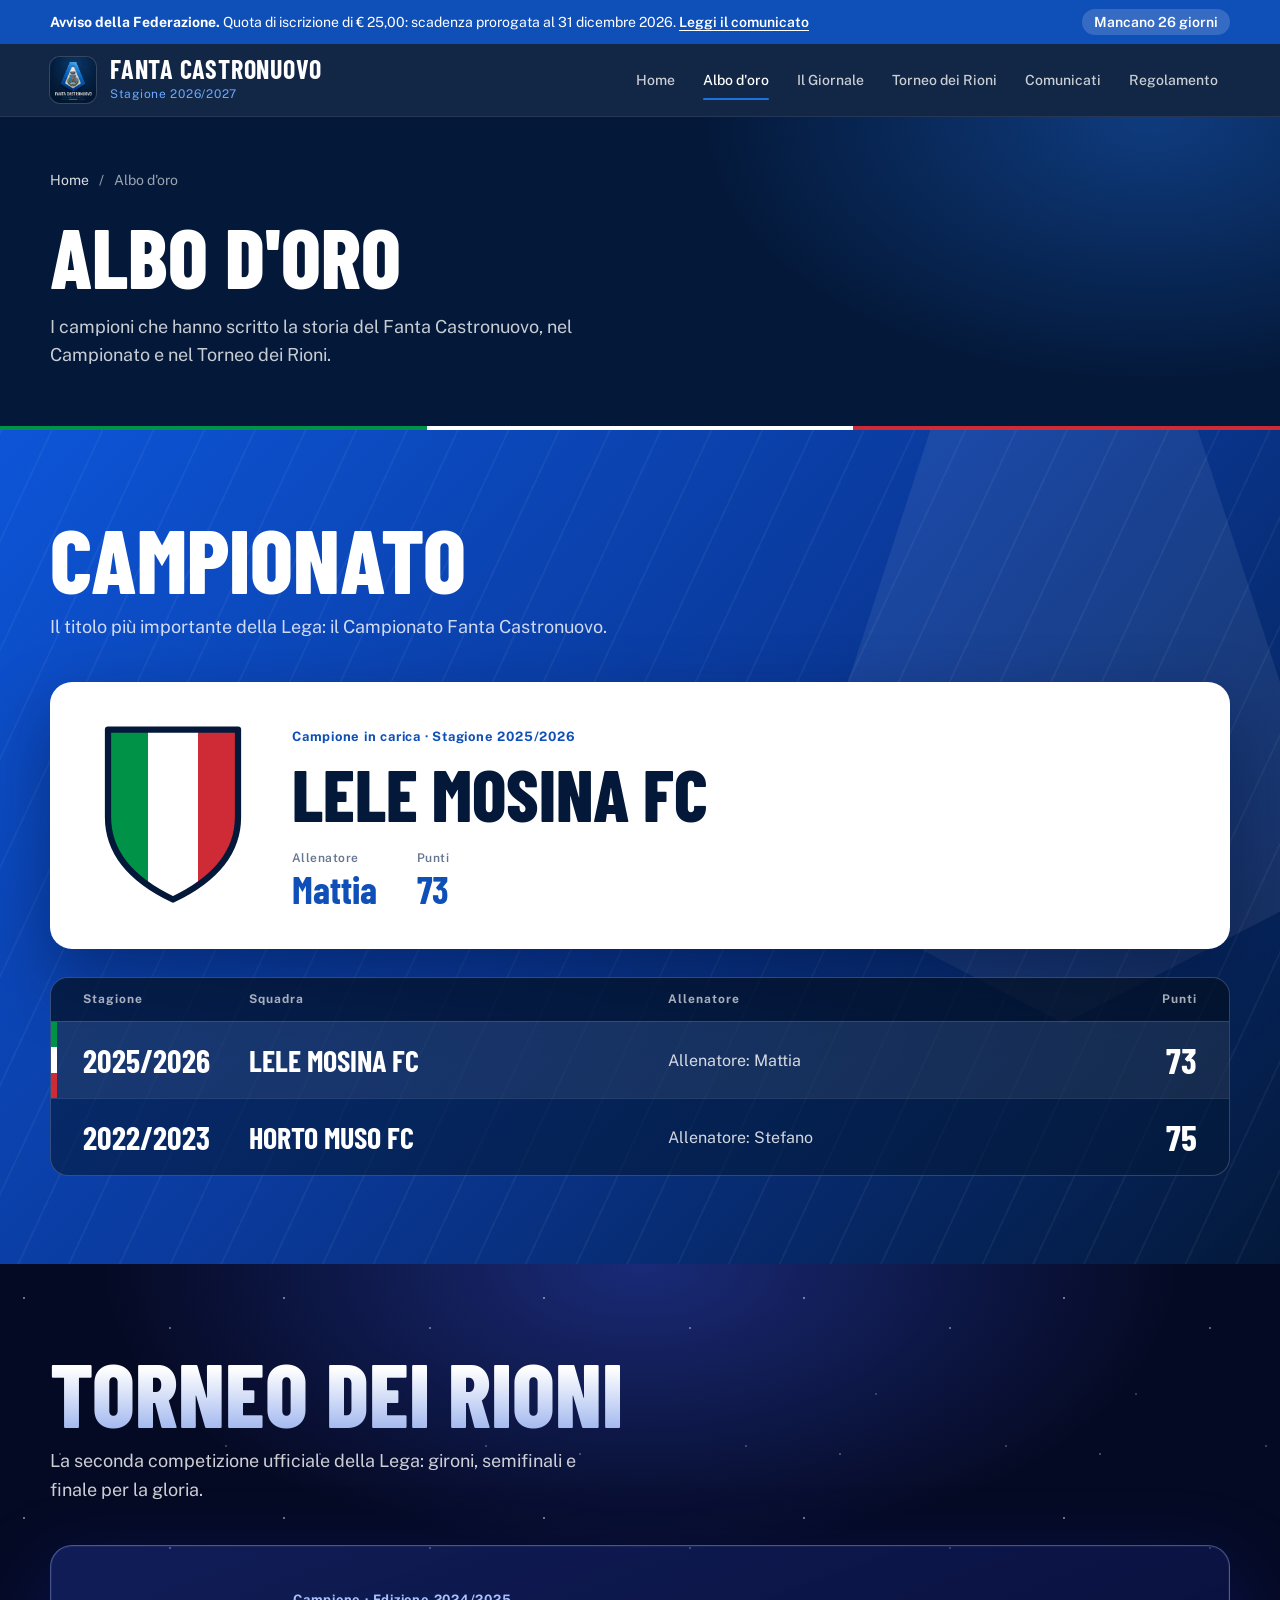
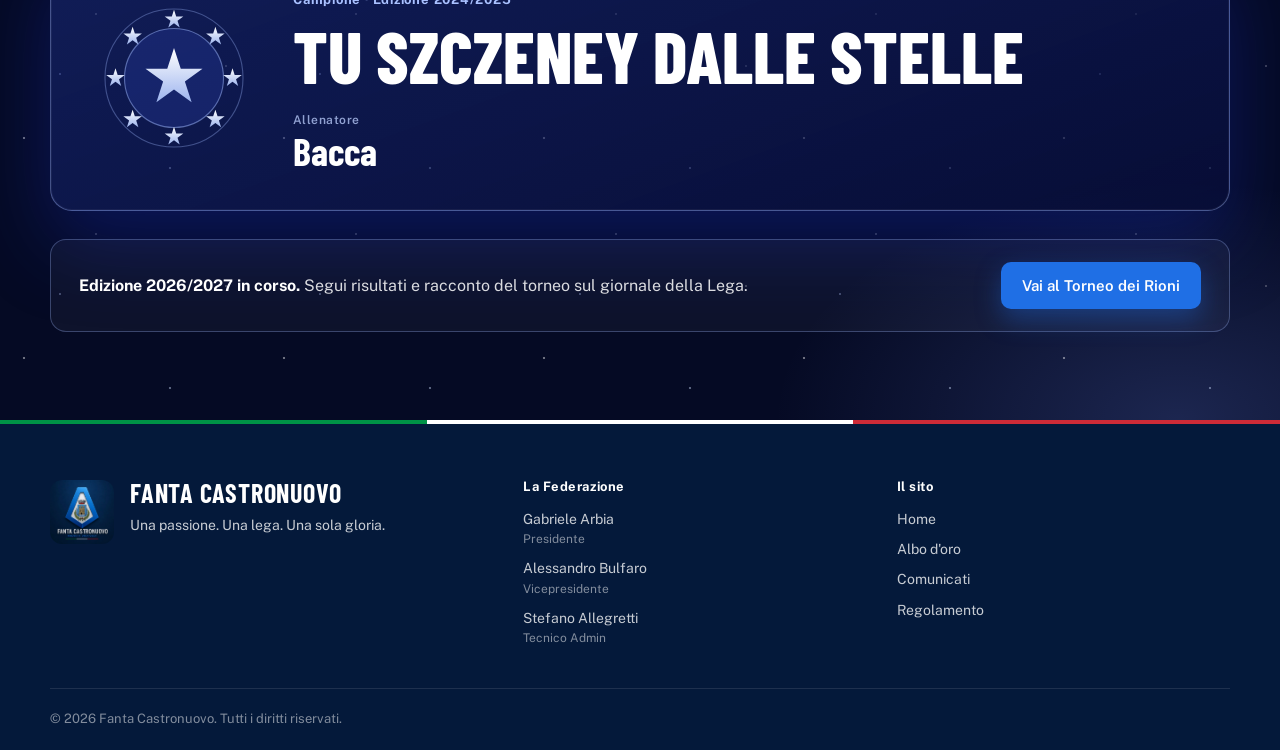
==== albo-oro.html @ b41b2f2f "Add files via upload" ====
<!DOCTYPE html>
<html lang="it">
<head>
<meta charset="UTF-8">
<meta name="viewport" content="width=device-width, initial-scale=1.0">
<meta name="description" content="Albo d'oro della Lega Fanta Castronuovo: i campioni del Campionato e del Torneo dei Rioni.">
<meta name="theme-color" content="#04193a">
<title>Albo d'oro | Fanta Castronuovo</title>
<link rel="preconnect" href="https://fonts.googleapis.com">
<link rel="preconnect" href="https://fonts.gstatic.com" crossorigin>
<link rel="stylesheet" href="assets/css/style.css">
<link rel="icon" type="image/png" href="assets/img/logo.png">
</head><body>
<a class="skip-link" href="#contenuto">Vai al contenuto</a>

<div class="notice">
  <div class="container">
    <p><strong>Avviso della Federazione.</strong> <span data-deadline-text>Quota di iscrizione di € 25,00: scadenza prorogata al 31 dicembre 2026.</span> <a href="comunicati.html#comunicato-4">Leggi il comunicato</a></p>
    <span class="notice-count" data-deadline-count>Scadenza 31 dicembre 2026</span>
  </div>
</div>

<header class="site-header">
  <div class="container header-content">
    <a href="index.html" class="brand">
      <img src="assets/img/logo.png" alt="Logo Fanta Castronuovo">
      <div><strong>Fanta Castronuovo</strong><span>Stagione 2026/2027</span></div>
    </a>
    <button class="menu-toggle" aria-label="Apri il menu" aria-expanded="false"><span></span><span></span><span></span></button>
    <nav class="main-nav" aria-label="Navigazione principale">
      <a href="index.html">Home</a>
      <a href="albo-oro.html" class="active">Albo d'oro</a>
      <a href="index.html#ultimo-giornale">Il Giornale</a>
      <a href="index.html#torneo-dei-rioni">Torneo dei Rioni</a>
      <a href="comunicati.html">Comunicati</a>
      <a href="regolamento.html">Regolamento</a>
    </nav>
  </div>
</header>

<main id="contenuto">
<section class="page-hero">
  <div class="container">
    <div class="breadcrumb"><a href="index.html">Home</a><span>/</span><span>Albo d'oro</span></div>
    <h1>Albo d'oro</h1>
    <p>I campioni che hanno scritto la storia del Fanta Castronuovo, nel Campionato e nel Torneo dei Rioni.</p>
  </div>
  <div class="tricolore"></div>
</section>

<section class="albo-block sa" id="campionato">
  <div class="container">
    <div class="albo-head">
      <h2>Campionato</h2>
      <p>Il titolo più importante della Lega: il Campionato Fanta Castronuovo.</p>
    </div>
    <article class="albo-feature">
      <div class="albo-emblem"><svg viewBox="0 0 120 150" role="img" aria-label="Scudetto"><defs><clipPath id="scc"><path d="M8 6h104v70c0 36-31 56-52 66C39 132 8 112 8 76Z"/></clipPath></defs><g clip-path="url(#scc)"><rect x="0" y="0" width="42" height="150" fill="#009246"/><rect x="40" y="0" width="42" height="150" fill="#ffffff"/><rect x="80" y="0" width="42" height="150" fill="#ce2b37"/></g><path d="M8 6h104v70c0 36-31 56-52 66C39 132 8 112 8 76Z" fill="none" stroke="#04193a" stroke-width="5" stroke-linejoin="round"/></svg></div>
      <div>
        <span class="albo-label">Campione in carica · Stagione 2025/2026</span>
        <h3 class="albo-team">Lele Mosina FC</h3>
        <dl class="albo-meta"><div><dt>Allenatore</dt><dd>Mattia</dd></div><div><dt>Punti</dt><dd>73</dd></div></dl>
      </div>
    </article>
    <div class="sa-table" role="table" aria-label="Albo d'oro del Campionato">
      <div class="sa-row head" role="row"><span>Stagione</span><span>Squadra</span><span>Allenatore</span><span style="text-align:right">Punti</span></div>
      <div class="sa-row champion" role="row"><span class="sa-season">2025/2026</span><span class="sa-team">Lele Mosina FC</span><span class="sa-coach">Allenatore: Mattia</span><span class="sa-pts">73</span></div>
      <div class="sa-row" role="row"><span class="sa-season">2022/2023</span><span class="sa-team">Horto Muso FC</span><span class="sa-coach">Allenatore: Stefano</span><span class="sa-pts">75</span></div>
    </div>
  </div>
</section>

<section class="albo-block cl" id="torneo">
  <div class="container">
    <div class="albo-head">
      <h2>Torneo dei Rioni</h2>
      <p>La seconda competizione ufficiale della Lega: gironi, semifinali e finale per la gloria.</p>
    </div>
    <article class="albo-feature">
      <div class="albo-emblem"><svg viewBox="0 0 200 200" role="img" aria-label="Stelle del Torneo dei Rioni"><defs><linearGradient id="clg" x1="0" y1="0" x2="0" y2="1"><stop offset="0" stop-color="#ffffff"/><stop offset="1" stop-color="#9db4ee"/></linearGradient></defs><circle cx="100" cy="100" r="92" fill="none" stroke="rgba(160,185,255,.35)" stroke-width="1.5"/><circle cx="100" cy="100" r="66" fill="rgba(60,90,230,.18)" stroke="rgba(160,185,255,.5)" stroke-width="1.5"/><polygon points="100.0,9.0 102.9,18.0 112.4,18.0 104.7,23.5 107.6,32.5 100.0,27.0 92.4,32.5 95.3,23.5 87.6,18.0 97.1,18.0" fill="url(#clg)"/><polygon points="155.2,31.8 158.1,40.8 167.5,40.8 159.9,46.4 162.8,55.4 155.2,49.8 147.5,55.4 150.4,46.4 142.8,40.8 152.2,40.8" fill="url(#clg)"/><polygon points="178.0,87.0 180.9,96.0 190.4,96.0 182.7,101.5 185.6,110.5 178.0,105.0 170.4,110.5 173.3,101.5 165.6,96.0 175.1,96.0" fill="url(#clg)"/><polygon points="155.2,142.2 158.1,151.1 167.5,151.1 159.9,156.7 162.8,165.7 155.2,160.1 147.5,165.7 150.4,156.7 142.8,151.1 152.2,151.1" fill="url(#clg)"/><polygon points="100.0,165.0 102.9,174.0 112.4,174.0 104.7,179.5 107.6,188.5 100.0,183.0 92.4,188.5 95.3,179.5 87.6,174.0 97.1,174.0" fill="url(#clg)"/><polygon points="44.8,142.2 47.8,151.1 57.2,151.1 49.6,156.7 52.5,165.7 44.8,160.1 37.2,165.7 40.1,156.7 32.5,151.1 41.9,151.1" fill="url(#clg)"/><polygon points="22.0,87.0 24.9,96.0 34.4,96.0 26.7,101.5 29.6,110.5 22.0,105.0 14.4,110.5 17.3,101.5 9.6,96.0 19.1,96.0" fill="url(#clg)"/><polygon points="44.8,31.8 47.8,40.8 57.2,40.8 49.6,46.4 52.5,55.4 44.8,49.8 37.2,55.4 40.1,46.4 32.5,40.8 41.9,40.8" fill="url(#clg)"/><polygon points="100.0,60.0 109.0,87.6 138.0,87.6 114.5,104.7 123.5,132.4 100.0,115.3 76.5,132.4 85.5,104.7 62.0,87.6 91.0,87.6" fill="url(#clg)"/></svg></div>
      <div>
        <span class="albo-label">Campione · Edizione 2024/2025</span>
        <h3 class="albo-team">Tu Szczeney Dalle Stelle</h3>
        <dl class="albo-meta"><div><dt>Allenatore</dt><dd>Bacca</dd></div></dl>
      </div>
    </article>
    <div class="cl-note">
      <p><strong>Edizione 2026/2027 in corso.</strong> Segui risultati e racconto del torneo sul giornale della Lega.</p>
      <a href="index.html#torneo-dei-rioni" class="btn btn-primary">Vai al Torneo dei Rioni</a>
    </div>
  </div>
</section>
</main>

<footer class="site-footer">
  <div class="tricolore"></div>
  <div class="container footer-grid">
    <div class="footer-brand">
      <img src="assets/img/logo.png" alt="Fanta Castronuovo">
      <div><strong>Fanta Castronuovo</strong><p>Una passione. Una lega. Una sola gloria.</p></div>
    </div>
    <div>
      <h4>La Federazione</h4>
      <ul>
        <li>Gabriele Arbia<span>Presidente</span></li>
        <li>Alessandro Bulfaro<span>Vicepresidente</span></li>
        <li>Stefano Allegretti<span>Tecnico Admin</span></li>
      </ul>
    </div>
    <div>
      <h4>Il sito</h4>
      <ul>
        <li><a href="index.html">Home</a></li>
        <li><a href="albo-oro.html">Albo d'oro</a></li>
        <li><a href="comunicati.html">Comunicati</a></li>
        <li><a href="regolamento.html">Regolamento</a></li>
      </ul>
    </div>
  </div>
  <div class="container footer-bottom">© <span data-year>2026</span> Fanta Castronuovo. Tutti i diritti riservati.</div>
</footer>
<script src="assets/js/script.js"></script>
</body>
</html>
---- assets/css/style.css ----
/* ==========================================================
   FANTA CASTRONUOVO 2026/2027 — Stile istituzionale
   Palette derivata dal logo: navy profondo, blu reale, tricolore
   ========================================================== */
@import url('https://fonts.googleapis.com/css2?family=Barlow+Condensed:wght@500;600;700;800&family=Public+Sans:wght@400;500;600;700&display=swap');

:root{
  --ink:#04193a;
  --ink-2:#0a2a5c;
  --royal:#1f6fe5;
  --royal-d:#0f4fb8;
  --sky:#6aa8ff;
  --paper:#f3f6fb;
  --tint:#e8eef8;
  --text:#0e1b33;
  --text-2:#3a4863;
  --muted:#667590;
  --line:#d8e1ef;
  --gold:#c9a24a;
  --gold-l:#ecd28a;
  --it-green:#009246;
  --it-red:#ce2b37;
  --display:'Barlow Condensed','Arial Narrow',Impact,sans-serif;
  --body:'Public Sans','Segoe UI',Arial,sans-serif;
  --shadow:0 18px 50px rgba(4,25,58,.14);
  --header-h:72px;
}
*,*::before,*::after{box-sizing:border-box}
html{scroll-behavior:smooth;scroll-padding-top:calc(var(--header-h) + 24px)}
body{margin:0;font-family:var(--body);font-size:16px;line-height:1.6;color:var(--text);background:var(--paper);-webkit-font-smoothing:antialiased}
img{max-width:100%;display:block}
a{color:var(--royal-d);text-decoration:none}
a:hover{text-decoration:underline}
h1,h2,h3,h4{font-family:var(--display);font-weight:700;line-height:1.02;margin:0;color:var(--ink)}
p{margin:0 0 1em}
:focus-visible{outline:3px solid var(--sky);outline-offset:3px;border-radius:4px}
.container{width:min(1180px,calc(100% - 48px));margin-inline:auto}
.skip-link{position:absolute;left:-999px;top:8px;background:#fff;color:var(--ink);padding:10px 16px;border-radius:8px;z-index:200000}
.skip-link:focus{left:12px}
.tricolore{height:4px;background:linear-gradient(90deg,var(--it-green) 0 33.33%,#fff 33.33% 66.66%,var(--it-red) 66.66%)}

.notice{background:var(--royal-d);color:#fff;font-size:14px}
.notice .container{display:flex;gap:16px;align-items:center;justify-content:space-between;padding:9px 0;flex-wrap:wrap}
.notice p{margin:0}
.notice a{color:#fff;font-weight:600;text-decoration:underline;text-underline-offset:3px}
.notice-count{background:rgba(255,255,255,.16);border-radius:99px;padding:2px 12px;font-weight:600;white-space:nowrap}

.site-header{position:sticky;top:0;z-index:1000;background:rgba(4,25,58,.94);backdrop-filter:blur(14px);-webkit-backdrop-filter:blur(14px);border-bottom:1px solid rgba(255,255,255,.08);transition:box-shadow .3s}
.site-header.scrolled{box-shadow:0 10px 30px rgba(0,0,0,.35)}
.header-content{display:flex;align-items:center;justify-content:space-between;height:var(--header-h);gap:24px}
.brand{display:flex;align-items:center;gap:14px;color:#fff;text-decoration:none!important}
.brand img{width:46px;height:46px;border-radius:10px;object-fit:cover;box-shadow:0 0 0 1px rgba(255,255,255,.15)}
.brand strong{display:block;font-family:var(--display);font-size:26px;font-weight:700;letter-spacing:.03em;line-height:1;text-transform:uppercase}
.brand span{display:block;font-size:12px;color:var(--sky);letter-spacing:.06em;margin-top:3px}
.main-nav{display:flex;align-items:center;gap:4px}
.main-nav a{color:rgba(255,255,255,.78);font-size:14px;font-weight:500;padding:8px 12px;border-radius:8px;position:relative;white-space:nowrap}
.main-nav a:hover{color:#fff;background:rgba(255,255,255,.08);text-decoration:none}
.main-nav a.active{color:#fff}
.main-nav a.active::after{content:"";position:absolute;left:12px;right:12px;bottom:0;height:2px;background:var(--royal);border-radius:2px}
.menu-toggle{display:none;width:46px;height:46px;border:1px solid rgba(255,255,255,.2);border-radius:10px;background:transparent;cursor:pointer;padding:0;position:relative}
.menu-toggle span{position:absolute;left:12px;right:12px;height:2px;background:#fff;border-radius:2px;transition:.25s}
.menu-toggle span:nth-child(1){top:15px}.menu-toggle span:nth-child(2){top:22px}.menu-toggle span:nth-child(3){top:29px}
.menu-toggle.active span:nth-child(1){top:22px;transform:rotate(45deg)}
.menu-toggle.active span:nth-child(2){opacity:0}
.menu-toggle.active span:nth-child(3){top:22px;transform:rotate(-45deg)}

.btn{display:inline-flex;align-items:center;justify-content:center;gap:8px;font:600 15px/1 var(--body);padding:15px 20px;border-radius:10px;border:1px solid transparent;cursor:pointer;transition:transform .2s,background .2s;text-decoration:none!important}
.btn:hover{transform:translateY(-2px)}
.btn-primary{background:var(--royal);color:#fff;box-shadow:0 10px 26px rgba(31,111,229,.38)}
.btn-primary:hover{background:#3380f2}
.btn-ghost{background:rgba(255,255,255,.07);color:#fff;border-color:rgba(255,255,255,.28)}
.btn-ghost:hover{background:rgba(255,255,255,.14)}
.btn-dark{background:var(--ink);color:#fff}
.btn-dark:hover{background:var(--ink-2)}
.btn-white{background:#fff;color:var(--ink)}

.hero{position:relative;background:var(--ink);color:#fff;overflow:hidden;isolation:isolate}
.hero::before{content:"";position:absolute;inset:0;z-index:-1;background:radial-gradient(60% 80% at 78% 45%,rgba(31,111,229,.38),transparent 70%),radial-gradient(40% 50% at 8% 100%,rgba(15,79,184,.35),transparent 70%)}
.hero-grid{display:grid;grid-template-columns:minmax(0,1.05fr) minmax(0,.95fr);align-items:center;gap:32px;padding:64px 0 88px}
.hero h1{color:#fff;font-size:clamp(40px,7vw,104px);font-weight:800;line-height:.9;text-transform:uppercase}
.hero-season{font-family:var(--display);font-size:clamp(24px,3vw,36px);font-weight:600;color:var(--sky);margin:22px 0 0;letter-spacing:.06em}
.hero-lead{max-width:46ch;font-size:18px;color:rgba(255,255,255,.8);margin:20px 0 34px}
.hero-actions{display:flex;flex-wrap:wrap;gap:12px}
.hero-crest{display:flex;justify-content:center}
.hero-crest img{width:min(520px,100%);aspect-ratio:1179/1152;object-fit:cover;-webkit-mask-image:radial-gradient(closest-side,#000 64%,transparent 100%);mask-image:radial-gradient(closest-side,#000 64%,transparent 100%)}
.hero .tricolore,.page-hero .tricolore{position:absolute;left:0;right:0;bottom:0}

.section{padding:88px 0}
.section-tint{background:var(--tint)}
.section-dark{background:var(--ink);color:#fff}
.section-dark h2,.section-dark h3{color:#fff}
.section-heading{max-width:62ch;margin-bottom:44px}
.section-heading h2{font-size:clamp(38px,5vw,60px)}
.section-heading p{margin:14px 0 0;color:var(--text-2);font-size:17px}
.section-dark .section-heading p{color:rgba(255,255,255,.72)}

.updates{border-top:2px solid var(--ink)}
.update{display:grid;grid-template-columns:170px 130px 1fr auto;gap:20px;align-items:center;padding:22px 8px;border-bottom:1px solid var(--line);color:var(--text);transition:background .2s}
.update:hover{background:#fff;text-decoration:none}
.update time{font-weight:600;color:var(--muted);font-size:14px}
.tag{display:inline-block;font-size:12px;font-weight:700;letter-spacing:.04em;padding:4px 10px;border-radius:99px;background:var(--tint);color:var(--royal-d);justify-self:start}
.tag-news{background:var(--ink);color:#fff}
.update h3{font-family:var(--body);font-size:18px;font-weight:600;line-height:1.35;color:var(--text)}
.update .go{font-size:14px;font-weight:600;color:var(--royal-d)}

.honours{display:grid;grid-template-columns:1.25fr 1fr;gap:28px}
.honour{border:1px solid rgba(255,255,255,.14);border-radius:18px;padding:34px;background:linear-gradient(160deg,rgba(255,255,255,.07),rgba(255,255,255,.02))}
.honour-head{display:flex;align-items:center;gap:14px;margin-bottom:6px}
.honour-head svg{width:34px;height:34px;flex:none;color:var(--gold)}
.honour h3{font-size:34px}
.honour-sub{color:rgba(255,255,255,.62);font-size:14px;margin:0 0 24px}
.honour-row{display:grid;grid-template-columns:auto 1fr auto;gap:24px;align-items:center;padding:20px 0;border-top:1px solid rgba(255,255,255,.12)}
.honour-year{font-family:var(--display);font-size:38px;font-weight:700;color:var(--gold-l);line-height:1}
.honour-team{font-family:var(--display);font-size:30px;font-weight:700;color:#fff;line-height:1.05}
.honour-coach{font-size:14px;color:rgba(255,255,255,.66);margin-top:4px}
.honour-pts{font-family:var(--display);font-size:26px;font-weight:600;color:#fff;text-align:right;line-height:1}
.honour-single .honour-row{grid-template-columns:1fr}
.honour-single .honour-year{font-size:20px;font-family:var(--body);font-weight:600}

.edition{display:grid;grid-template-columns:minmax(0,.9fr) minmax(0,1.3fr);gap:56px;align-items:start}
.edition.reverse{grid-template-columns:minmax(0,1.3fr) minmax(0,.9fr)}
.edition.reverse .cover{order:2}
.cover{position:sticky;top:calc(var(--header-h) + 24px);margin:0}
.cover button{display:block;width:100%;padding:0;border:0;background:none;cursor:zoom-in;border-radius:8px;overflow:hidden;box-shadow:var(--shadow);transition:transform .3s}
.cover button:hover{transform:translateY(-4px)}
.cover img{width:100%;height:auto}
.cover figcaption{font-size:13px;color:var(--muted);margin-top:12px}
.edition-meta{display:flex;gap:12px;align-items:center;margin-bottom:16px;font-size:14px;color:var(--muted);font-weight:500}
.edition h3{font-size:clamp(32px,4vw,46px);margin-bottom:18px}
.edition-lead{font-size:18px;color:var(--text-2);max-width:60ch}
.results{margin:28px 0;border:1px solid var(--line);border-radius:14px;background:#fff;overflow:hidden}
.result{display:grid;grid-template-columns:1fr 92px 1fr;align-items:center;gap:8px;padding:16px 20px;border-bottom:1px solid var(--line);font-weight:600}
.result:last-child{border-bottom:0}
.result span:first-child{text-align:right}
.score{font-family:var(--display);font-size:30px;font-weight:700;text-align:center;background:var(--ink);color:#fff;border-radius:8px;padding:4px 0;line-height:1.1}
.reports{display:grid;grid-template-columns:1fr 1fr;gap:16px;margin-bottom:24px}
.report{background:#fff;border:1px solid var(--line);border-radius:14px;padding:22px}
.report h4{font-family:var(--body);font-size:13px;font-weight:700;color:var(--royal-d);margin-bottom:8px}
.report p{margin:0;font-size:15px;color:var(--text-2)}
.report p strong{display:block;color:var(--text);font-size:16px;margin-bottom:6px;line-height:1.35}
.verdict{border-left:4px solid var(--royal);padding:4px 0 4px 20px;margin:0 0 26px}
.verdict h4{font-size:26px;margin-bottom:8px}
.verdict p{margin:0;color:var(--text-2)}
.prose p{max-width:62ch;color:var(--text-2);font-size:17px;line-height:1.7}

.panels{display:grid;grid-template-columns:1fr 1fr;gap:24px}
.panel{border-radius:20px;padding:44px;display:flex;flex-direction:column;align-items:flex-start;gap:14px;min-height:300px}
.panel h2{font-size:clamp(34px,4vw,48px)}
.panel p{max-width:42ch;margin:0 0 10px}
.panel-blue{background:linear-gradient(140deg,var(--royal-d),var(--ink-2) 80%)}
.panel-blue h2{color:#fff}
.panel-blue p{color:rgba(255,255,255,.82)}
.panel-white{background:#fff;border:1px solid var(--line)}
.panel-white p{color:var(--text-2)}
.panel .btn{margin-top:auto}

.site-footer{background:var(--ink);color:rgba(255,255,255,.78)}
.footer-grid{display:grid;grid-template-columns:1.3fr 1fr 1fr;gap:40px;padding:56px 0 40px}
.footer-brand{display:flex;gap:16px;align-items:flex-start}
.footer-brand img{width:64px;height:64px;border-radius:12px;object-fit:cover}
.footer-brand strong{font-family:var(--display);font-size:26px;color:#fff;text-transform:uppercase;letter-spacing:.03em;display:block;line-height:1}
.footer-brand p{margin:8px 0 0;font-size:14px}
.site-footer h4{font-family:var(--body);font-size:13px;font-weight:700;color:#fff;margin-bottom:14px;letter-spacing:.04em}
.site-footer ul{list-style:none;margin:0;padding:0;display:grid;gap:8px;font-size:14px}
.site-footer a{color:rgba(255,255,255,.78)}
.site-footer a:hover{color:#fff}
.site-footer li span{color:rgba(255,255,255,.5);display:block;font-size:12px}
.footer-bottom{border-top:1px solid rgba(255,255,255,.1);padding:20px 0;font-size:13px;color:rgba(255,255,255,.5)}

.page-hero{position:relative;background:var(--ink);color:#fff;padding:52px 0 60px;overflow:hidden;isolation:isolate}
.page-hero::before{content:"";position:absolute;inset:0;z-index:-1;background:radial-gradient(50% 120% at 90% 0,rgba(31,111,229,.4),transparent 70%)}
.page-hero h1{color:#fff;font-size:clamp(44px,6.5vw,84px);font-weight:800;text-transform:uppercase}
.page-hero p{color:rgba(255,255,255,.78);font-size:18px;margin:14px 0 0;max-width:56ch}
.breadcrumb{display:flex;gap:10px;font-size:14px;color:rgba(255,255,255,.6);margin-bottom:22px}
.breadcrumb a{color:rgba(255,255,255,.85)}
.hero-meta{display:flex;flex-wrap:wrap;gap:10px;margin-top:26px}
.hero-meta span{background:rgba(255,255,255,.1);border:1px solid rgba(255,255,255,.18);border-radius:99px;padding:6px 14px;font-size:13px;font-weight:500}
.hero-tools{margin-top:22px}

.doc-layout{display:grid;grid-template-columns:290px minmax(0,1fr);gap:56px;align-items:start}
.doc-side{position:sticky;top:calc(var(--header-h) + 24px)}
.doc-side h3{font-family:var(--body);font-size:13px;font-weight:700;color:var(--muted);margin-bottom:12px;letter-spacing:.04em}
.doc-index{display:grid;gap:2px;border-left:2px solid var(--line)}
.doc-index a{display:block;padding:8px 14px;margin-left:-2px;border-left:2px solid transparent;font-size:14px;color:var(--text-2);line-height:1.35}
.doc-index a:hover{color:var(--ink);text-decoration:none;background:rgba(31,111,229,.06)}
.doc-index a.active{color:var(--royal-d);border-left-color:var(--royal);font-weight:600;background:rgba(31,111,229,.08)}
.search{margin-bottom:22px}
.search input{width:100%;font:500 15px var(--body);padding:13px 14px;border:1px solid var(--line);border-radius:10px;background:#fff;color:var(--text)}
.search input:focus{outline:3px solid rgba(31,111,229,.3);border-color:var(--royal)}
.search-count{font-size:13px;color:var(--muted);margin-top:8px;min-height:20px}
.no-results{display:none;background:#fff;border:1px dashed var(--line);border-radius:14px;padding:30px;text-align:center;color:var(--muted)}
.no-results.show{display:block}

.regulation-document{min-width:0}
.regulation-article{background:#fff;border:1px solid var(--line);border-radius:16px;padding:40px 44px;margin-bottom:20px}
.regulation-article[hidden]{display:none}
.article-number{display:inline-block;font-size:12px;font-weight:700;letter-spacing:.08em;color:var(--royal-d);background:rgba(31,111,229,.1);padding:4px 10px;border-radius:6px;margin-bottom:14px}
.regulation-article h2{font-size:clamp(30px,3.4vw,40px);margin-bottom:20px}
.regulation-article h3{font-size:26px;margin:26px 0 12px}
.regulation-article p,.regulation-article li{max-width:68ch;font-size:16.5px;line-height:1.72;color:var(--text-2)}
.regulation-article p strong{color:var(--text)}
.regulation-article ul,.regulation-article ol{padding-left:22px;margin:0 0 1.2em}
.regulation-article li{margin-bottom:6px}
.regulation-article li::marker{color:var(--royal)}
mark{background:#fff1a8;color:inherit;border-radius:3px;padding:0 2px}
.prize-table{border:1px solid var(--line);border-radius:12px;overflow:hidden;margin:18px 0 22px;max-width:520px}
.prize-row{display:flex;justify-content:space-between;align-items:center;gap:20px;padding:15px 20px;border-bottom:1px solid var(--line);background:var(--paper)}
.prize-row:last-child{border-bottom:0}
.prize-row span{font-size:15.5px;color:var(--text-2)}
.prize-row strong{font-family:var(--display);font-size:30px;color:var(--royal-d);line-height:1}
.final-communication{background:linear-gradient(140deg,var(--royal-d),var(--ink-2));border-radius:16px;padding:36px 44px;margin:28px 0 20px}
.final-communication .article-number{background:rgba(255,255,255,.16);color:#fff}
.final-communication h2{color:#fff;font-size:34px;margin-bottom:12px}
.final-communication p{color:rgba(255,255,255,.88);margin:0;max-width:60ch}
.official-signatures{margin:34px 0}
.official-signatures h2{font-size:34px;margin-bottom:18px}
.signatures-grid{display:grid;grid-template-columns:repeat(3,1fr);gap:16px}
.signatures-grid>div{background:#fff;border:1px solid var(--line);border-top:4px solid var(--royal);border-radius:12px;padding:24px}
.signatures-grid strong{font-size:12px;font-weight:700;letter-spacing:.06em;color:var(--muted);display:block}
.signatures-grid h3{font-size:28px;margin:8px 0 12px}
.signatures-grid span{display:block;font-size:14px;color:var(--text-2)}
.signatures-grid small{color:var(--muted);font-size:13px}
.document-final-note{font-size:14.5px;color:var(--muted);border-top:1px solid var(--line);padding-top:22px;max-width:70ch;line-height:1.7}

.communications-list{display:grid;gap:26px;min-width:0}
.communication-card{background:#fff;border:1px solid var(--line);border-left:5px solid var(--royal);border-radius:16px;padding:38px 42px}
.communication-header{display:flex;justify-content:space-between;align-items:center;gap:14px;flex-wrap:wrap;margin-bottom:18px}
.edition-label{display:inline-block;font-size:12px;font-weight:700;letter-spacing:.06em;color:var(--royal-d);background:rgba(31,111,229,.1);padding:5px 12px;border-radius:99px}
.communication-date{font-size:14px;font-weight:600;color:var(--muted)}
.communication-card h2{font-size:clamp(30px,3.4vw,42px);margin-bottom:20px}
.communication-card p,.communication-card li{max-width:68ch;font-size:16.5px;line-height:1.72;color:var(--text-2)}
.communication-card ul,.communication-card ol{padding-left:22px;margin:0 0 1.2em}
.communication-card li{margin-bottom:10px}
.communication-card li::marker{color:var(--royal);font-weight:700}
.communication-card strong{color:var(--text)}
.brief{display:grid;grid-template-columns:repeat(auto-fit,minmax(170px,1fr));gap:1px;background:var(--line);border:1px solid var(--line);border-radius:12px;overflow:hidden;margin:0 0 26px}
.brief div{background:var(--paper);padding:16px 18px}
.brief dt{font-size:12px;font-weight:600;color:var(--muted);margin-bottom:4px}
.brief dd{margin:0;font-family:var(--display);font-size:24px;font-weight:700;color:var(--ink);line-height:1.1}
.communication-signature{margin-top:30px;padding-top:22px;border-top:1px solid var(--line)}
.communication-signature strong{display:block;font-family:var(--display);font-size:24px;color:var(--ink)}
.communication-signature span{font-size:14px;color:var(--muted)}

.lightbox{position:fixed;inset:0;z-index:99999;display:flex;align-items:center;justify-content:center;padding:24px;background:rgba(2,10,25,.95);opacity:0;visibility:hidden;transition:.3s}
.lightbox.active{opacity:1;visibility:visible}
.lightbox img{max-height:92vh;max-width:96%;object-fit:contain;border-radius:8px}
.lightbox-close{position:absolute;top:18px;right:22px;width:46px;height:46px;border-radius:50%;border:1px solid rgba(255,255,255,.35);background:rgba(255,255,255,.1);color:#fff;font-size:28px;cursor:pointer}
body.lightbox-open{overflow:hidden}

.fc-intro{position:fixed;inset:0;z-index:100000;background:var(--ink);display:flex;flex-direction:column;align-items:center;justify-content:center;color:#fff;transition:transform .9s cubic-bezier(.77,0,.18,1),opacity .4s .6s;cursor:pointer}
.fc-intro.hide{transform:translateY(-100%);opacity:0;pointer-events:none}
.fc-intro img{width:190px;height:190px;object-fit:cover;border-radius:24px;animation:introLogo .9s cubic-bezier(.2,.8,.2,1) both;box-shadow:0 30px 80px rgba(0,0,0,.5)}
.fc-intro-line{display:block;width:190px;height:4px;margin:26px 0 20px;background:linear-gradient(90deg,var(--it-green) 0 33.33%,#fff 33.33% 66.66%,var(--it-red) 66.66%);transform-origin:left;animation:introLine .9s .5s cubic-bezier(.2,.8,.2,1) both}
.fc-intro p{margin:0;font-family:var(--display);font-size:clamp(26px,5vw,38px);font-weight:700;letter-spacing:.14em;text-transform:uppercase;animation:introText .8s .7s both}
.fc-intro small{margin-top:8px;color:var(--sky);font-size:13px;letter-spacing:.2em;animation:introText .8s .9s both}
@keyframes introLogo{from{opacity:0;transform:scale(.8)}to{opacity:1;transform:none}}
@keyframes introLine{from{transform:scaleX(0)}to{transform:scaleX(1)}}
@keyframes introText{from{opacity:0;transform:translateY(10px)}to{opacity:1;transform:none}}

@media (max-width:1060px){
  .main-nav a{padding:8px 9px;font-size:13px}
  .honours,.edition,.edition.reverse,.panels,.footer-grid{grid-template-columns:1fr}
  .edition.reverse .cover{order:0}
  .cover{position:static;max-width:460px}
  .doc-layout{grid-template-columns:minmax(0,1fr);gap:24px}
  .doc-layout>*{min-width:0}
  .doc-side{position:sticky;top:var(--header-h);z-index:50;background:var(--paper);margin:0 -24px;padding:10px 24px;border-bottom:1px solid var(--line)}
  .doc-side h3,.doc-side .search-count{display:none}
  .doc-index{display:flex;max-width:100%;overflow-x:auto;-webkit-overflow-scrolling:touch;border-left:0;gap:6px;padding-bottom:4px;scrollbar-width:none}
  .doc-index a{white-space:nowrap;border:1px solid var(--line);border-radius:99px;margin:0;background:#fff;padding:7px 14px}
  .doc-index a.active{border-color:var(--royal)}
  .search{margin-bottom:10px}
}
@media (max-width:900px){
  .menu-toggle{display:block;flex:none;touch-action:manipulation;-webkit-tap-highlight-color:transparent}
  .brand{min-width:0}
  .brand strong{font-size:22px;white-space:nowrap}
  .main-nav{position:absolute;top:100%;left:0;right:0;flex-direction:column;align-items:stretch;gap:0;background:var(--ink);padding:10px 24px 24px;border-bottom:1px solid rgba(255,255,255,.1);box-shadow:0 20px 40px rgba(0,0,0,.35);transform:translateY(-8px);opacity:0;visibility:hidden;pointer-events:none;transition:transform .25s,opacity .25s,visibility .25s;max-height:calc(100vh - 140px);max-height:calc(100dvh - 140px);overflow-y:auto}
  .main-nav.active{transform:none;opacity:1;visibility:visible;pointer-events:auto}
  .main-nav a{font-size:17px;padding:15px 8px;border-bottom:1px solid rgba(255,255,255,.08);border-radius:0;white-space:normal}
  .main-nav a.active::after{display:none}
  .hero-grid{grid-template-columns:1fr;padding:40px 0 70px}
  .hero-crest{order:-1}
  .hero-crest img{width:min(320px,80%)}
  .update{grid-template-columns:1fr auto;gap:8px 16px}
  .update time,.update .tag{grid-column:1}
  .update h3{grid-column:1/-1}
  .update .go{grid-column:2;grid-row:1}
}
@media (max-width:420px){
  .brand{gap:10px}
  .brand img{width:40px;height:40px}
  .brand strong{font-size:19px}
  .brand span{font-size:11px}
  .header-content{gap:12px}
}
@media (max-width:640px){
  .container{width:calc(100% - 36px)}
  .section{padding:60px 0}
  .honour{padding:24px}
  .honour-row{grid-template-columns:1fr;gap:6px}
  .honour-pts{text-align:left}
  .reports,.signatures-grid{grid-template-columns:1fr}
  .result{grid-template-columns:1fr 70px 1fr;padding:14px 12px;font-size:14px}
  .regulation-article,.communication-card,.final-communication{padding:26px 22px}
  .panel{padding:30px}
  .doc-side{margin:0 -18px;padding:10px 18px}
}
@media (prefers-reduced-motion:reduce){
  html{scroll-behavior:auto}
  .fc-intro,.fc-intro *{animation:none!important;transition:none!important}
  .btn:hover,.cover button:hover{transform:none}
}
@media print{
  .notice,.site-header,.doc-side,.site-footer,.fc-intro,.hero-tools,.tricolore{display:none!important}
  body,.page-hero{background:#fff!important;color:#000}
  .page-hero{padding:0 0 20px}
  .page-hero::before{display:none}
  .page-hero h1,.page-hero p,.breadcrumb,.breadcrumb a{color:#000!important}
  .hero-meta span{border-color:#999;color:#000;background:none}
  .doc-layout{display:block}
  .regulation-article,.communication-card{border:1px solid #bbb;break-inside:avoid}
  .final-communication{background:#fff!important;border:1px solid #bbb}
  .final-communication h2,.final-communication p{color:#000}
}


/* ==========================================================
   AGGIUNTE: aggiornamenti a scadenza + pagina Albo d'oro
   ========================================================== */
[hidden]{display:none!important}
.updates-empty{padding:28px 8px;margin:0;color:var(--text-2);border-bottom:1px solid var(--line)}
.section-cta{margin-top:32px}

/* ---------- Albo d'oro: struttura comune ---------- */
.albo-block{position:relative;overflow:hidden;isolation:isolate;padding:88px 0;color:#fff}
.albo-head{margin-bottom:40px}
.albo-head h2{color:#fff;font-size:clamp(46px,7vw,92px);font-weight:800;text-transform:uppercase;line-height:.9}
.albo-head p{margin:14px 0 0;color:rgba(255,255,255,.8);font-size:18px;max-width:52ch}
.albo-feature{display:grid;grid-template-columns:auto 1fr;gap:44px;align-items:center;border-radius:22px;padding:40px 48px;margin-bottom:28px}
.albo-emblem svg{display:block;width:150px;height:auto}
.albo-label{display:inline-block;font-size:13px;font-weight:700;letter-spacing:.06em}
.albo-team{font-family:var(--display);font-size:clamp(40px,5.6vw,76px);font-weight:800;line-height:.95;text-transform:uppercase;margin:10px 0 22px}
.albo-meta{display:flex;flex-wrap:wrap;gap:14px 40px;margin:0}
.albo-meta dt{font-size:12px;font-weight:600;letter-spacing:.04em;margin-bottom:2px}
.albo-meta dd{margin:0;font-family:var(--display);font-size:38px;font-weight:700;line-height:1}

/* ---------- Stile Serie A: campionato ---------- */
.sa{background:linear-gradient(135deg,#0d55d8 0%,#0a3a9c 48%,#04193a 100%)}
.sa::before{content:"";position:absolute;inset:0;z-index:-1;background:repeating-linear-gradient(115deg,rgba(255,255,255,.045) 0 2px,transparent 2px 46px)}
.sa::after{content:"";position:absolute;z-index:-1;right:-5%;top:-8%;width:560px;height:660px;background:rgba(255,255,255,.07);clip-path:polygon(30% 0,70% 0,100% 78%,50% 100%,0 78%)}
.sa .albo-feature{background:#fff;color:var(--ink);box-shadow:0 30px 70px rgba(2,15,50,.45)}
.sa .albo-label{color:var(--royal-d)}
.sa .albo-team{color:var(--ink)}
.sa .albo-meta dt{color:var(--muted)}
.sa .albo-meta dd{color:var(--royal-d)}
.sa-table{border-radius:18px;overflow:hidden;background:rgba(4,25,58,.6);border:1px solid rgba(255,255,255,.18)}
.sa-row{position:relative;display:grid;grid-template-columns:150px 1fr 1fr 110px;gap:16px;align-items:center;padding:20px 32px;border-top:1px solid rgba(255,255,255,.12)}
.sa-row.head{border-top:0;background:rgba(0,0,0,.28);padding-top:12px;padding-bottom:12px;font-size:12px;font-weight:700;letter-spacing:.08em;color:rgba(255,255,255,.65)}
.sa-row.champion{background:rgba(255,255,255,.07)}
.sa-row.champion::before{content:"";position:absolute;left:0;top:0;bottom:0;width:6px;background:linear-gradient(var(--it-green) 0 33.3%,#fff 33.3% 66.6%,var(--it-red) 66.6%)}
.sa-season{font-family:var(--display);font-size:32px;font-weight:700;line-height:1}
.sa-team{font-family:var(--display);font-size:30px;font-weight:700;text-transform:uppercase;line-height:1.05}
.sa-coach{font-size:16px;color:rgba(255,255,255,.82)}
.sa-pts{font-family:var(--display);font-size:36px;font-weight:700;text-align:right;line-height:1}

/* ---------- Stile Champions League: Torneo dei Rioni ---------- */
.cl{background-color:#050a24;background-image:radial-gradient(60% 55% at 50% 0,rgba(61,95,255,.38),transparent 70%),radial-gradient(45% 45% at 92% 100%,rgba(120,150,255,.2),transparent 70%)}
.cl::before{content:"";position:absolute;inset:0;z-index:-1;opacity:.75;background-size:260px 220px;background-image:radial-gradient(1.6px 1.6px at 24px 34px,#fff,transparent),radial-gradient(1px 1px at 96px 130px,rgba(255,255,255,.85),transparent),radial-gradient(1.6px 1.6px at 170px 64px,#cfe0ff,transparent),radial-gradient(1px 1px at 226px 182px,#fff,transparent),radial-gradient(1.2px 1.2px at 60px 190px,#b8cdff,transparent)}
.cl .albo-head h2{color:#fff;background:linear-gradient(180deg,#fff 20%,#9db4ee);-webkit-background-clip:text;background-clip:text;-webkit-text-fill-color:transparent}
.cl .albo-feature{background:linear-gradient(160deg,rgba(45,75,210,.3),rgba(8,14,60,.75));border:1px solid rgba(160,185,255,.4);box-shadow:0 0 0 1px rgba(255,255,255,.05) inset,0 30px 80px rgba(20,40,170,.4)}
.cl .albo-label{color:#a9c1ff}
.cl .albo-team{color:#fff}
.cl .albo-meta dt{color:rgba(190,208,255,.75)}
.cl .albo-meta dd{color:#fff}
.cl-note{display:flex;align-items:center;justify-content:space-between;gap:20px;flex-wrap:wrap;border:1px solid rgba(160,185,255,.3);border-radius:16px;padding:22px 28px;background:rgba(255,255,255,.04)}
.cl-note p{margin:0;color:rgba(255,255,255,.85)}
.cl-note strong{color:#fff}

@media (max-width:900px){
  .albo-feature{grid-template-columns:1fr;justify-items:start;gap:22px;padding:30px 26px}
  .albo-emblem svg{width:112px}
  .sa::after{width:360px;height:430px;right:-18%}
}
@media (max-width:640px){
  .albo-block{padding:60px 0}
  .sa-row.head{display:none}
  .sa-row{grid-template-columns:1fr auto;gap:4px 14px;padding:18px 20px}
  .sa-season{grid-column:1;font-size:26px}
  .sa-pts{grid-column:2;grid-row:1}
  .sa-team{grid-column:1/-1;font-size:28px}
  .sa-coach{grid-column:1/-1}
  .albo-meta dd{font-size:32px}
}
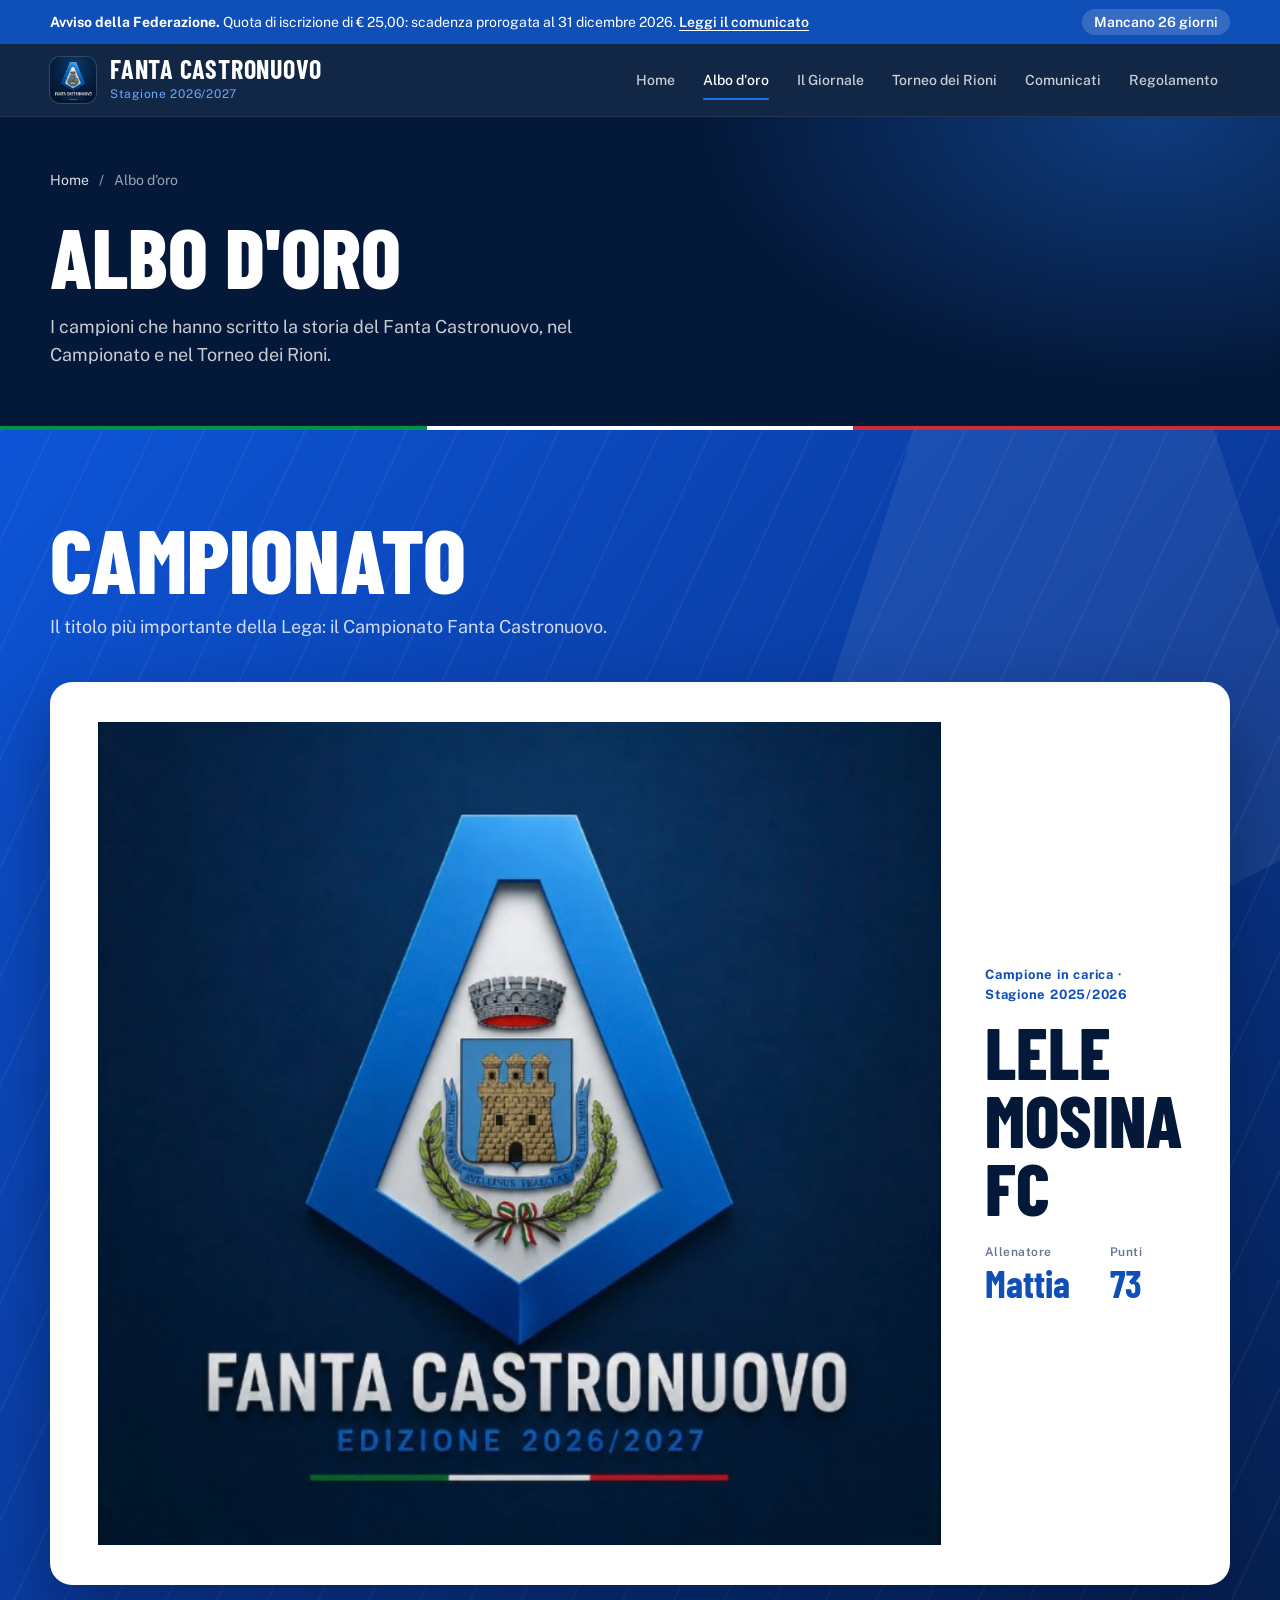
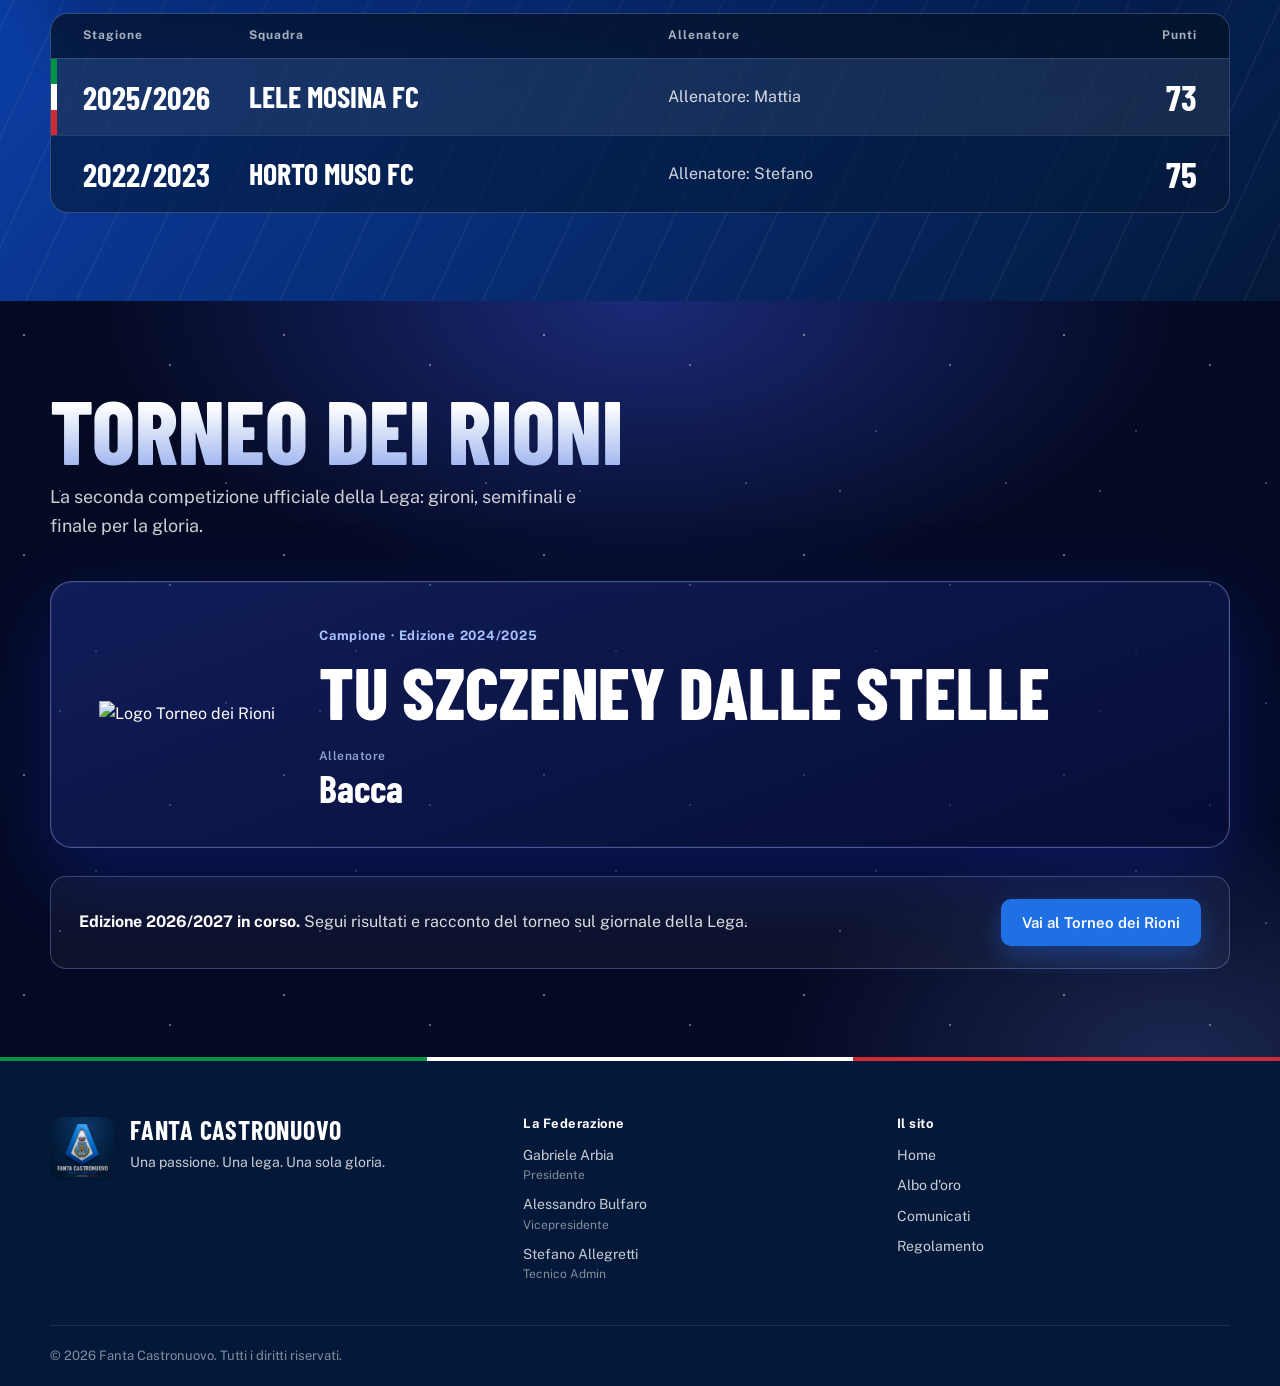
==== commit 8debfacd: "Add files via upload" ====
--- a/albo-oro.html
+++ b/albo-oro.html
@@ -10,7 +10,8 @@
 <link rel="preconnect" href="https://fonts.gstatic.com" crossorigin>
 <link rel="stylesheet" href="assets/css/style.css">
 <link rel="icon" type="image/png" href="assets/img/logo.png">
-</head><body>
+</head>
+<body>
 <a class="skip-link" href="#contenuto">Vai al contenuto</a>
 
 <div class="notice">
@@ -54,13 +55,17 @@
       <h2>Campionato</h2>
       <p>Il titolo più importante della Lega: il Campionato Fanta Castronuovo.</p>
     </div>
-    <article class="albo-feature">
-      <div class="albo-emblem"><svg viewBox="0 0 120 150" role="img" aria-label="Scudetto"><defs><clipPath id="scc"><path d="M8 6h104v70c0 36-31 56-52 66C39 132 8 112 8 76Z"/></clipPath></defs><g clip-path="url(#scc)"><rect x="0" y="0" width="42" height="150" fill="#009246"/><rect x="40" y="0" width="42" height="150" fill="#ffffff"/><rect x="80" y="0" width="42" height="150" fill="#ce2b37"/></g><path d="M8 6h104v70c0 36-31 56-52 66C39 132 8 112 8 76Z" fill="none" stroke="#04193a" stroke-width="5" stroke-linejoin="round"/></svg></div>
+    <article class="albo-feature has-photo">
+      <div class="albo-emblem"><img class="albo-logo" src="assets/img/logo.png" alt="Logo Fanta Castronuovo"></div>
       <div>
         <span class="albo-label">Campione in carica · Stagione 2025/2026</span>
         <h3 class="albo-team">Lele Mosina FC</h3>
         <dl class="albo-meta"><div><dt>Allenatore</dt><dd>Mattia</dd></div><div><dt>Punti</dt><dd>73</dd></div></dl>
       </div>
+      <figure class="albo-photo">
+        <img src="assets/img/mattia-trofeo.jpg" alt="Mattia, allenatore di Lele Mosina FC, con il trofeo del Campionato" loading="lazy" onerror="this.closest('.albo-feature').classList.remove('has-photo');this.closest('figure').remove()">
+        <figcaption>Mattia · Campione 2025/2026</figcaption>
+      </figure>
     </article>
     <div class="sa-table" role="table" aria-label="Albo d'oro del Campionato">
       <div class="sa-row head" role="row"><span>Stagione</span><span>Squadra</span><span>Allenatore</span><span style="text-align:right">Punti</span></div>
@@ -76,13 +81,17 @@
       <h2>Torneo dei Rioni</h2>
       <p>La seconda competizione ufficiale della Lega: gironi, semifinali e finale per la gloria.</p>
     </div>
-    <article class="albo-feature">
-      <div class="albo-emblem"><svg viewBox="0 0 200 200" role="img" aria-label="Stelle del Torneo dei Rioni"><defs><linearGradient id="clg" x1="0" y1="0" x2="0" y2="1"><stop offset="0" stop-color="#ffffff"/><stop offset="1" stop-color="#9db4ee"/></linearGradient></defs><circle cx="100" cy="100" r="92" fill="none" stroke="rgba(160,185,255,.35)" stroke-width="1.5"/><circle cx="100" cy="100" r="66" fill="rgba(60,90,230,.18)" stroke="rgba(160,185,255,.5)" stroke-width="1.5"/><polygon points="100.0,9.0 102.9,18.0 112.4,18.0 104.7,23.5 107.6,32.5 100.0,27.0 92.4,32.5 95.3,23.5 87.6,18.0 97.1,18.0" fill="url(#clg)"/><polygon points="155.2,31.8 158.1,40.8 167.5,40.8 159.9,46.4 162.8,55.4 155.2,49.8 147.5,55.4 150.4,46.4 142.8,40.8 152.2,40.8" fill="url(#clg)"/><polygon points="178.0,87.0 180.9,96.0 190.4,96.0 182.7,101.5 185.6,110.5 178.0,105.0 170.4,110.5 173.3,101.5 165.6,96.0 175.1,96.0" fill="url(#clg)"/><polygon points="155.2,142.2 158.1,151.1 167.5,151.1 159.9,156.7 162.8,165.7 155.2,160.1 147.5,165.7 150.4,156.7 142.8,151.1 152.2,151.1" fill="url(#clg)"/><polygon points="100.0,165.0 102.9,174.0 112.4,174.0 104.7,179.5 107.6,188.5 100.0,183.0 92.4,188.5 95.3,179.5 87.6,174.0 97.1,174.0" fill="url(#clg)"/><polygon points="44.8,142.2 47.8,151.1 57.2,151.1 49.6,156.7 52.5,165.7 44.8,160.1 37.2,165.7 40.1,156.7 32.5,151.1 41.9,151.1" fill="url(#clg)"/><polygon points="22.0,87.0 24.9,96.0 34.4,96.0 26.7,101.5 29.6,110.5 22.0,105.0 14.4,110.5 17.3,101.5 9.6,96.0 19.1,96.0" fill="url(#clg)"/><polygon points="44.8,31.8 47.8,40.8 57.2,40.8 49.6,46.4 52.5,55.4 44.8,49.8 37.2,55.4 40.1,46.4 32.5,40.8 41.9,40.8" fill="url(#clg)"/><polygon points="100.0,60.0 109.0,87.6 138.0,87.6 114.5,104.7 123.5,132.4 100.0,115.3 76.5,132.4 85.5,104.7 62.0,87.6 91.0,87.6" fill="url(#clg)"/></svg></div>
+    <article class="albo-feature has-photo">
+      <div class="albo-emblem"><img class="albo-logo" src="assets/img/tonedeirioni.jpg" alt="Logo Torneo dei Rioni"></div>
       <div>
         <span class="albo-label">Campione · Edizione 2024/2025</span>
         <h3 class="albo-team">Tu Szczeney Dalle Stelle</h3>
         <dl class="albo-meta"><div><dt>Allenatore</dt><dd>Bacca</dd></div></dl>
       </div>
+      <figure class="albo-photo">
+        <img src="assets/img/bacca-trofeo.jpg" alt="Bacca, allenatore di Tu Szczeney Dalle Stelle, con il trofeo del Torneo dei Rioni" loading="lazy" onerror="this.closest('.albo-feature').classList.remove('has-photo');this.closest('figure').remove()">
+        <figcaption>Bacca · Campione 2024/2025</figcaption>
+      </figure>
     </article>
     <div class="cl-note">
       <p><strong>Edizione 2026/2027 in corso.</strong> Segui risultati e racconto del torneo sul giornale della Lega.</p>
